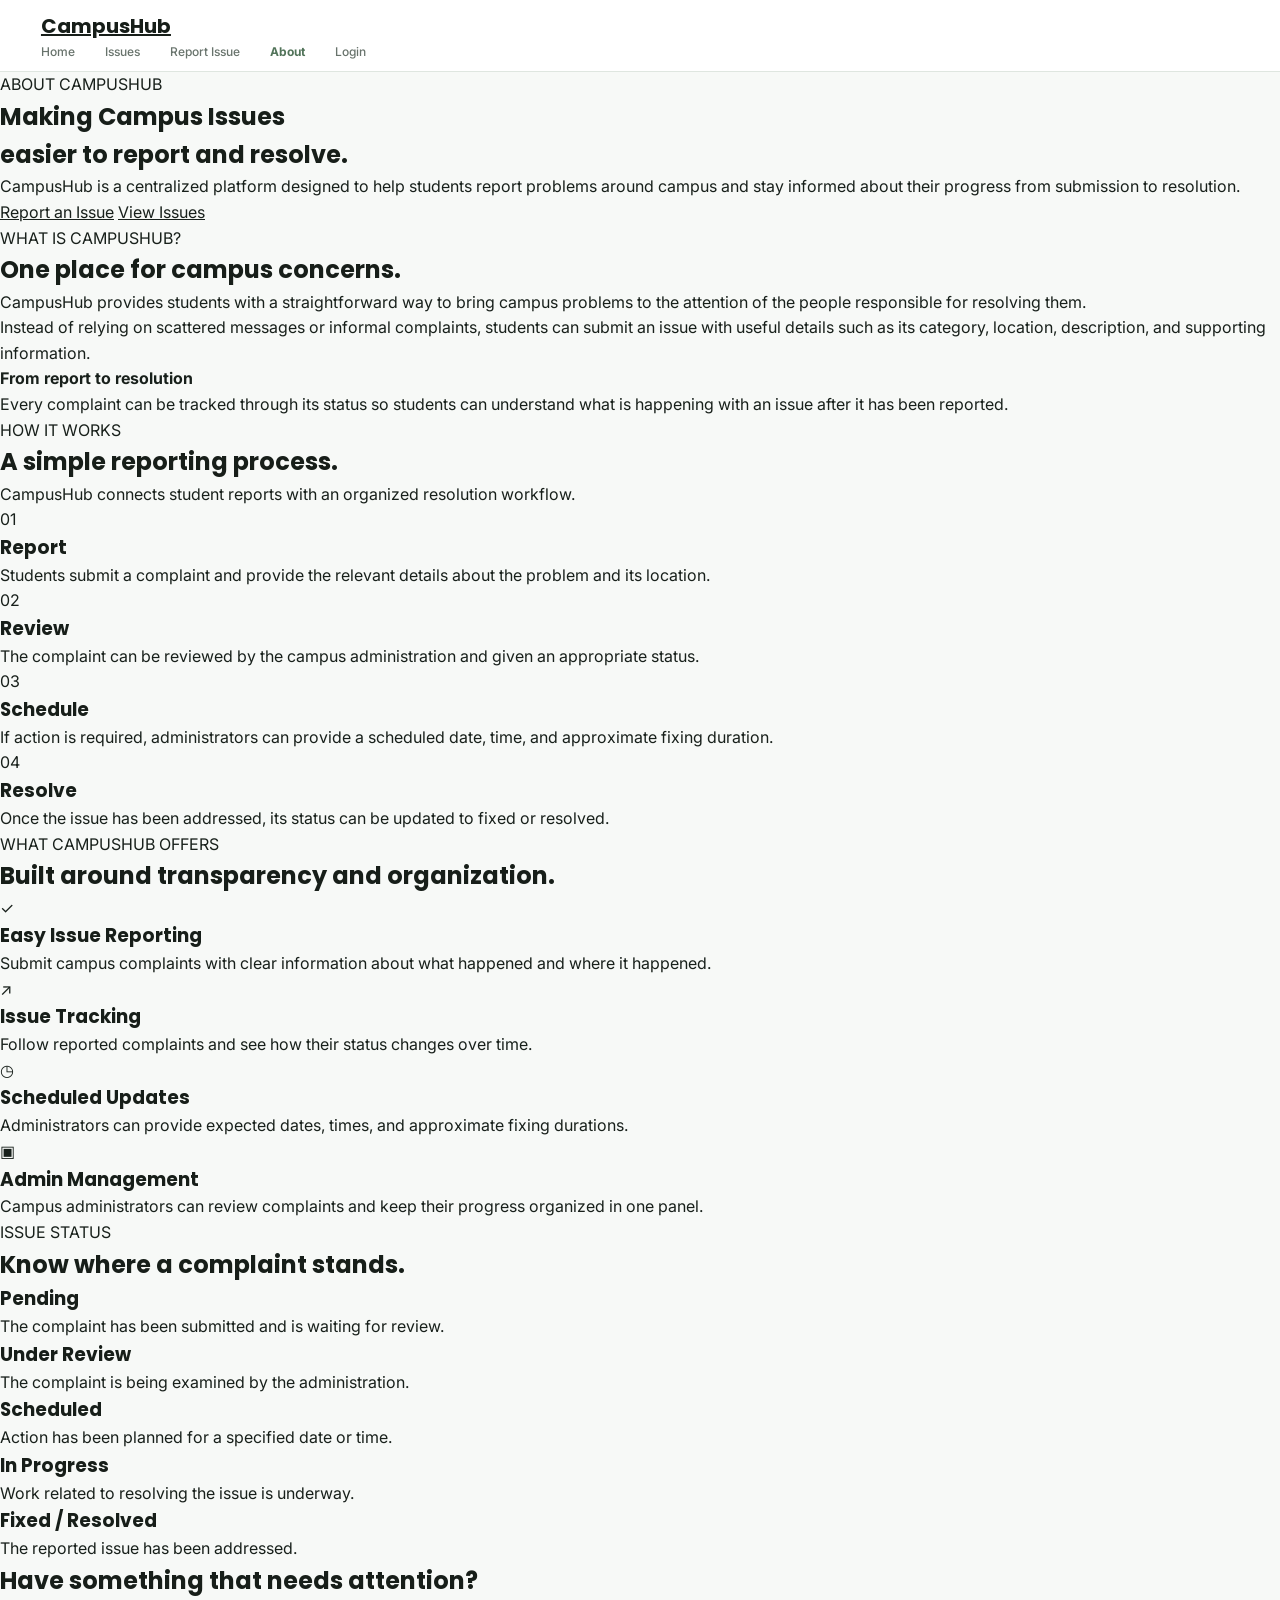
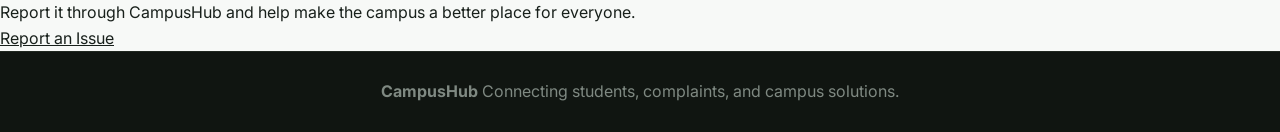
==== about.html @ 3c009d76 "Add files via upload" ====
<!DOCTYPE html>
<html lang="en">
<head>
    <meta charset="UTF-8">
    <meta name="viewport" content="width=device-width, initial-scale=1.0">
    <title>About - CampusHub</title>
    <link rel="stylesheet" href="style.css">
</head>
<body class="about-page">

    <!-- Navigation -->
    <nav class="navbar">
        <div class="nav-container">
            <a href="index(1).html" class="logo">CampusHub</a>

            <div class="nav-links">
                <a href="index(1).html">Home</a>
                <a href="issues(1).html">Issues</a>
                <a href="report(1).html">Report Issue</a>
                <a href="about.html" class="active">About</a>
                <a href="login.html" class="nav-login">Login</a>
            </div>
        </div>
    </nav>

    <main>

        <!-- Hero -->
        <section class="about-hero">
            <div class="about-container">
                <span class="about-badge">ABOUT CAMPUSHUB</span>
                <h1>Making Campus Issues<br><span>easier to report and resolve.</span></h1>
                <p>
                    CampusHub is a centralized platform designed to help students
                    report problems around campus and stay informed about their
                    progress from submission to resolution.
                </p>

                <div class="about-actions">
                    <a href="report(1).html" class="about-primary-btn">Report an Issue</a>
                    <a href="issues(1).html" class="about-secondary-btn">View Issues</a>
                </div>
            </div>
        </section>

        <!-- What is CampusHub -->
        <section class="about-section">
            <div class="about-container">
                <div class="about-section-heading">
                    <span>WHAT IS CAMPUSHUB?</span>
                    <h2>One place for campus concerns.</h2>
                </div>

                <div class="about-intro-grid">
                    <div>
                        <p>
                            CampusHub provides students with a straightforward way
                            to bring campus problems to the attention of the people
                            responsible for resolving them.
                        </p>
                        <p>
                            Instead of relying on scattered messages or informal
                            complaints, students can submit an issue with useful
                            details such as its category, location, description,
                            and supporting information.
                        </p>
                    </div>

                    <div class="about-highlight">
                        <strong>From report to resolution</strong>
                        <p>
                            Every complaint can be tracked through its status so
                            students can understand what is happening with an issue
                            after it has been reported.
                        </p>
                    </div>
                </div>
            </div>
        </section>

        <!-- How it works -->
        <section class="about-section about-section-alt">
            <div class="about-container">
                <div class="about-section-heading centered">
                    <span>HOW IT WORKS</span>
                    <h2>A simple reporting process.</h2>
                    <p>
                        CampusHub connects student reports with an organized
                        resolution workflow.
                    </p>
                </div>

                <div class="about-steps">
                    <article class="about-step">
                        <div class="about-step-number">01</div>
                        <h3>Report</h3>
                        <p>
                            Students submit a complaint and provide the relevant
                            details about the problem and its location.
                        </p>
                    </article>

                    <article class="about-step">
                        <div class="about-step-number">02</div>
                        <h3>Review</h3>
                        <p>
                            The complaint can be reviewed by the campus
                            administration and given an appropriate status.
                        </p>
                    </article>

                    <article class="about-step">
                        <div class="about-step-number">03</div>
                        <h3>Schedule</h3>
                        <p>
                            If action is required, administrators can provide a
                            scheduled date, time, and approximate fixing duration.
                        </p>
                    </article>

                    <article class="about-step">
                        <div class="about-step-number">04</div>
                        <h3>Resolve</h3>
                        <p>
                            Once the issue has been addressed, its status can be
                            updated to fixed or resolved.
                        </p>
                    </article>
                </div>
            </div>
        </section>

        <!-- Features -->
        <section class="about-section">
            <div class="about-container">
                <div class="about-section-heading">
                    <span>WHAT CAMPUSHUB OFFERS</span>
                    <h2>Built around transparency and organization.</h2>
                </div>

                <div class="about-features">
                    <div class="about-feature">
                        <div class="about-feature-icon">✓</div>
                        <div>
                            <h3>Easy Issue Reporting</h3>
                            <p>
                                Submit campus complaints with clear information
                                about what happened and where it happened.
                            </p>
                        </div>
                    </div>

                    <div class="about-feature">
                        <div class="about-feature-icon">↗</div>
                        <div>
                            <h3>Issue Tracking</h3>
                            <p>
                                Follow reported complaints and see how their
                                status changes over time.
                            </p>
                        </div>
                    </div>

                    <div class="about-feature">
                        <div class="about-feature-icon">◷</div>
                        <div>
                            <h3>Scheduled Updates</h3>
                            <p>
                                Administrators can provide expected dates, times,
                                and approximate fixing durations.
                            </p>
                        </div>
                    </div>

                    <div class="about-feature">
                        <div class="about-feature-icon">▣</div>
                        <div>
                            <h3>Admin Management</h3>
                            <p>
                                Campus administrators can review complaints and
                                keep their progress organized in one panel.
                            </p>
                        </div>
                    </div>
                </div>
            </div>
        </section>

        <!-- Status explanation -->
        <section class="about-section about-section-alt">
            <div class="about-container">
                <div class="about-section-heading centered">
                    <span>ISSUE STATUS</span>
                    <h2>Know where a complaint stands.</h2>
                </div>

                <div class="about-status-grid">
                    <div class="about-status-card">
                        <span class="status-dot pending"></span>
                        <h3>Pending</h3>
                        <p>The complaint has been submitted and is waiting for review.</p>
                    </div>

                    <div class="about-status-card">
                        <span class="status-dot review"></span>
                        <h3>Under Review</h3>
                        <p>The complaint is being examined by the administration.</p>
                    </div>

                    <div class="about-status-card">
                        <span class="status-dot scheduled"></span>
                        <h3>Scheduled</h3>
                        <p>Action has been planned for a specified date or time.</p>
                    </div>

                    <div class="about-status-card">
                        <span class="status-dot progress"></span>
                        <h3>In Progress</h3>
                        <p>Work related to resolving the issue is underway.</p>
                    </div>

                    <div class="about-status-card">
                        <span class="status-dot resolved"></span>
                        <h3>Fixed / Resolved</h3>
                        <p>The reported issue has been addressed.</p>
                    </div>
                </div>
            </div>
        </section>

        <!-- Closing CTA -->
        <section class="about-cta">
            <div class="about-container">
                <h2>Have something that needs attention?</h2>
                <p>
                    Report it through CampusHub and help make the campus a better
                    place for everyone.
                </p>
                <a href="report(1).html" class="about-primary-btn">Report an Issue</a>
            </div>
        </section>

    </main>

    <footer class="about-footer">
        <div class="about-container">
            <strong>CampusHub</strong>
            <span>Connecting students, complaints, and campus solutions.</span>
        </div>
    </footer>

</body>
</html>
---- style.css ----
/* =========================================================
   CAMPUSHUB
   CLEAN MASTER STYLESHEET
   ========================================================= */


/* =========================================================
   IMPORTS
   ========================================================= */

@import url('https://fonts.googleapis.com/css2?family=Inter:wght@400;500;600;700&family=Poppins:wght@500;600;700&display=swap');


/* =========================================================
   RESET
   ========================================================= */

* {
    margin: 0;
    padding: 0;
    box-sizing: border-box;
}

html {
    scroll-behavior: smooth;
}

body {
    font-family: "Inter", sans-serif;
    background: #f7f9f7;
    color: #18201b;
    line-height: 1.6;
}

a {
    color: inherit;
}

button,
input,
textarea,
select {
    font-family: inherit;
}


/* =========================================================
   VARIABLES
   ========================================================= */

:root {
    --green: #52745a;
    --green-dark: #3f5f47;
    --green-light: #e8f0e9;

    --black: #171e19;
    --dark: #202922;

    --text: #3d4941;
    --muted: #758079;

    --white: #ffffff;
    --background: #f7f9f7;

    --border: #dfe6e0;

    --yellow: #a47d28;
    --yellow-light: #f6f0df;

    --blue: #5c7180;
    --blue-light: #edf2f4;

    --shadow-small: 0 3px 12px rgba(20, 35, 24, 0.05);
    --shadow: 0 10px 30px rgba(20, 35, 24, 0.08);
}


/* =========================================================
   GLOBAL TYPOGRAPHY
   ========================================================= */

h1,
h2,
h3,
h4 {
    font-family: "Poppins", sans-serif;
    color: var(--black);
}

.small-title {
    color: var(--green);
    font-size: 10px;
    font-weight: 700;
    letter-spacing: 1.8px;
    text-transform: uppercase;
    margin-bottom: 12px;
}

.section-label {
    color: var(--green);
    font-size: 10px;
    font-weight: 700;
    letter-spacing: 1.7px;
    text-transform: uppercase;
    margin-bottom: 11px;
}


/* =========================================================
   NAVBAR
   SAME SPACING ON HOME / ISSUES / REPORT
   ========================================================= */


/* -------------------------
   HOME NAVBAR
   ------------------------- */

.navbar {
    height: 72px;
    width: 100%;

    background: rgba(255, 255, 255, 0.97);

    border-bottom: 1px solid var(--border);

    display: flex;
    align-items: center;
    justify-content: space-between;

    /*
       IMPORTANT:
       Same horizontal spacing system as
       header nav on Issues / Report.
    */
    padding-left: max(32px, 3.2vw);
    padding-right: max(32px, 3.2vw);

    position: sticky;
    top: 0;
    z-index: 1000;

    backdrop-filter: blur(10px);
}


.logo {
    font-family: "Poppins", sans-serif;

    font-size: 20px;
    font-weight: 700;

    color: var(--black);

    white-space: nowrap;
}


.nav-links {
    display: flex;
    align-items: center;

    gap: 30px;
}


.nav-links a {
    text-decoration: none;

    color: #68736c;

    font-size: 12px;
    font-weight: 500;

    transition: 0.2s ease;
}


.nav-links a:hover {
    color: var(--green);
}


.nav-links a.active {
    color: var(--green);
    font-weight: 700;
}


.nav-links .login-button {
    background: var(--black);
    color: white;

    padding: 9px 17px;

    border-radius: 6px;
}


.nav-links .login-button:hover {
    background: var(--green);
    color: white;
}


/* -------------------------
   ISSUES / REPORT NAVBAR
   ------------------------- */

header:not(.navbar) {
    width: 100%;

    background: rgba(255, 255, 255, 0.97);

    border-bottom: 1px solid var(--border);

    position: sticky;
    top: 0;

    z-index: 1000;

    backdrop-filter: blur(10px);
}


header:not(.navbar) nav {
    width: 100%;

    height: 72px;

    /*
       Same horizontal spacing as Home navbar.
    */
    padding-left: max(32px, 3.2vw);
    padding-right: max(32px, 3.2vw);

    margin: 0;

    display: flex;
    align-items: center;
    justify-content: space-between;
}


header:not(.navbar) nav h1 {
    font-family: "Poppins", sans-serif;

    font-size: 20px;
    font-weight: 700;

    color: var(--black);

    white-space: nowrap;
}


header:not(.navbar) nav > div {
    display: flex;
    align-items: center;

    gap: 30px;
}


header:not(.navbar) nav a {
    text-decoration: none;

    color: #68736c;

    font-size: 12px;
    font-weight: 500;

    transition: 0.2s ease;
}


header:not(.navbar) nav a:hover {
    color: var(--green);
}


/* Login button */

header:not(.navbar) nav a:last-child {
    background: var(--black);

    color: white;

    padding: 9px 17px;

    border-radius: 6px;
}


header:not(.navbar) nav a:last-child:hover {
    background: var(--green);

    color: white;
}


/* =========================================================
   BUTTONS
   ========================================================= */

.primary-button {
    display: inline-flex;

    align-items: center;
    justify-content: center;

    background: var(--black);
    color: white;

    padding: 12px 19px;

    border: 1px solid var(--black);
    border-radius: 6px;

    text-decoration: none;

    font-size: 12px;
    font-weight: 600;

    transition: 0.2s ease;
}


.primary-button:hover {
    background: var(--green);
    border-color: var(--green);

    transform: translateY(-2px);
}


.secondary-button {
    display: inline-flex;

    align-items: center;
    justify-content: center;

    background: white;
    color: var(--black);

    padding: 12px 19px;

    border: 1px solid #d3dbd4;
    border-radius: 6px;

    text-decoration: none;

    font-size: 12px;
    font-weight: 600;

    transition: 0.2s ease;
}


.secondary-button:hover {
    border-color: var(--green);
    color: var(--green);

    transform: translateY(-2px);
}


.primary-btn {
    display: inline-flex;

    align-items: center;
    justify-content: center;

    background: var(--black);
    color: white;

    border: 1px solid var(--black);
    border-radius: 6px;

    padding: 10px 16px;

    text-decoration: none;

    font-size: 11px;
    font-weight: 600;

    cursor: pointer;

    white-space: nowrap;

    transition: 0.2s ease;
}


.primary-btn:hover {
    background: var(--green);
    border-color: var(--green);

    transform: translateY(-2px);
}


.primary-btn:active {
    transform: translateY(0);
}


/* =========================================================
   HOME PAGE
   HERO
   ========================================================= */

.hero {
    min-height: 560px;

    background:
        radial-gradient(
            circle at 80% 30%,
            rgba(82, 116, 90, 0.10),
            transparent 30%
        ),
        #e9f0ea;

    padding: 95px 7%;

    display: flex;
    align-items: center;
    justify-content: space-between;

    position: relative;
    overflow: hidden;
}


.hero::after {
    content: "";

    position: absolute;

    width: 350px;
    height: 350px;

    border-radius: 50%;

    border: 1px solid rgba(82, 116, 90, 0.12);

    right: -120px;
    bottom: -150px;
}


.hero-content {
    max-width: 670px;

    position: relative;
    z-index: 2;
}


.hero h1 {
    font-size: 56px;

    line-height: 1.08;

    letter-spacing: -1.8px;

    margin-bottom: 22px;
}


.hero h1 span {
    color: var(--green);
}


.hero-text {
    max-width: 560px;

    color: #647168;

    font-size: 14px;

    line-height: 1.8;

    margin-bottom: 28px;
}


.hero-buttons {
    display: flex;

    align-items: center;

    gap: 10px;
}


/* =========================================================
   HOME PAGE
   INTRO
   ========================================================= */

.intro {
    background: white;

    text-align: center;

    padding: 90px 25px 45px;
}


.intro h2 {
    font-size: 34px;

    line-height: 1.25;

    letter-spacing: -0.7px;

    margin-bottom: 15px;
}


.intro > p:last-child {
    max-width: 620px;

    margin: auto;

    color: var(--muted);

    font-size: 13px;
}


/* =========================================================
   HOME PAGE
   FEATURES
   ========================================================= */

.features {
    max-width: 1200px;

    margin: auto;

    background: white;

    padding: 30px 7% 90px;

    display: grid;

    grid-template-columns: repeat(4, 1fr);

    gap: 16px;
}


.feature-card {
    background: #f8faf8;

    border: 1px solid #e3e9e4;

    border-radius: 9px;

    padding: 27px;

    transition:
        transform 0.2s ease,
        box-shadow 0.2s ease,
        border-color 0.2s ease;
}


.feature-card:hover {
    transform: translateY(-5px);

    border-color: #cbd8cd;

    box-shadow: var(--shadow);
}


.feature-icon {
    width: 42px;
    height: 42px;

    display: flex;
    align-items: center;
    justify-content: center;

    background: var(--green-light);

    border-radius: 8px;

    font-size: 20px;

    margin-bottom: 18px;
}


.feature-card h3 {
    font-size: 16px;

    margin-bottom: 7px;
}


.feature-card p {
    color: var(--muted);

    font-size: 11px;

    line-height: 1.7;
}


/* =========================================================
   HOME PAGE
   HOW IT WORKS
   ========================================================= */

.how-it-works {
    background: var(--background);

    padding: 90px 7%;
}


.how-it-works .section-heading {
    text-align: center;
}


.how-it-works .section-heading h2 {
    font-size: 34px;

    letter-spacing: -0.7px;
}


.steps {
    max-width: 1100px;

    margin: 48px auto 0;

    display: grid;

    grid-template-columns: repeat(4, 1fr);

    gap: 16px;
}


.step {
    background: white;

    border: 1px solid var(--border);

    border-radius: 9px;

    padding: 27px;

    min-height: 190px;

    position: relative;

    transition: 0.2s ease;
}


.step:hover {
    transform: translateY(-4px);

    box-shadow: var(--shadow);

    border-color: #ccd8ce;
}


.step-number {
    font-family: "Poppins", sans-serif;

    color: #d5dfd7;

    font-size: 27px;

    font-weight: 700;

    margin-bottom: 17px;
}


.step h3 {
    font-size: 16px;

    margin-bottom: 7px;
}


.step p {
    color: var(--muted);

    font-size: 11px;

    line-height: 1.7;
}


/* =========================================================
   HOME PAGE
   TRANSPARENCY
   ========================================================= */

.transparency {
    background: white;

    padding: 95px 7%;

    display: flex;

    justify-content: center;
    align-items: center;

    gap: 90px;
}


.transparency-heading {
    max-width: 470px;
}


.transparency-heading h2 {
    font-size: 35px;

    line-height: 1.25;

    letter-spacing: -0.8px;

    margin-bottom: 14px;
}


.transparency-heading > p:last-child {
    color: var(--muted);

    font-size: 13px;

    line-height: 1.8;
}


/* =========================================================
   HOME PAGE
   ISSUE PREVIEW
   ========================================================= */

.issue-preview {
    width: 460px;

    background: #fafcfa;

    border: 1px solid var(--border);

    border-radius: 10px;

    padding: 27px;

    box-shadow: var(--shadow);
}


.issue-preview-header {
    display: flex;

    justify-content: space-between;
    align-items: flex-start;

    gap: 20px;

    margin-bottom: 27px;
}


.issue-number {
    color: var(--green);

    font-size: 9px;

    font-weight: 700;

    letter-spacing: 1.2px;
}


.issue-preview-header h3 {
    font-size: 16px;

    line-height: 1.35;

    margin: 5px 0;
}


.issue-preview-header p {
    color: #89938d;

    font-size: 10px;
}


/* =========================================================
   STATUS
   ========================================================= */

.status {
    display: inline-flex;

    align-items: center;
    justify-content: center;

    padding: 5px 10px;

    border-radius: 5px;

    font-size: 9px;

    font-weight: 600;

    white-space: nowrap;
}


.status.pending {
    background: #f1f1ec;
    color: #7c775f;
}


.status.review {
    background: var(--blue-light);
    color: var(--blue);
}


.status.scheduled {
    background: var(--yellow-light);
    color: var(--yellow);
}


.status.progress {
    background: var(--green-light);
    color: var(--green-dark);
}


.status.resolved {
    background: #e3eee5;
    color: #47704e;
}


/* =========================================================
   HOME TIMELINE
   ========================================================= */

.transparency .timeline {
    border-left: 1px solid #d8e1d9;

    padding-left: 23px;

    margin-left: 6px;
}


.transparency .timeline-item {
    position: relative;

    display: flex;

    margin-bottom: 25px;
}


.transparency .timeline-item:last-child {
    margin-bottom: 0;
}


.transparency .timeline-dot {
    position: absolute;

    left: -29px;
    top: 2px;

    width: 12px;
    height: 12px;

    border-radius: 50%;

    background: #dce2dd;

    display: flex;

    align-items: center;
    justify-content: center;

    color: white;

    font-size: 7px;

    border: 2px solid white;
}


.transparency .timeline-item.completed .timeline-dot {
    background: var(--green);
}


.transparency .timeline-item.active .timeline-dot {
    background: var(--black);

    box-shadow:
        0 0 0 4px #e4ebe5;
}


.transparency .timeline-item h4 {
    font-size: 11px;

    margin-bottom: 2px;
}


.transparency .timeline-item p {
    color: #919a94;

    font-size: 9px;

    line-height: 1.5;
}


/* =========================================================
   HOME STATISTICS
   ========================================================= */

.stats {
    background: var(--background);

    padding: 38px 7%;

    display: grid;

    grid-template-columns: repeat(4, 1fr);
}


.stat-card {
    text-align: center;

    padding: 18px;

    border-right: 1px solid #dce2dd;
}


.stat-card:last-child {
    border-right: none;
}


.stat-card h2 {
    color: var(--green);

    font-size: 31px;

    line-height: 1.2;
}


.stat-card p {
    color: var(--muted);

    font-size: 10px;

    margin-top: 5px;
}


/* =========================================================
   HOME CTA
   ========================================================= */

.cta {
    background: var(--black);

    color: white;

    padding: 65px 7%;

    display: flex;

    align-items: center;

    justify-content: space-between;

    gap: 30px;
}


.cta .small-title {
    color: #a7c2ac;
}


.cta h2 {
    color: white;

    font-size: 30px;

    line-height: 1.25;

    margin-bottom: 7px;
}


.cta p:not(.small-title) {
    color: #adb7b0;

    font-size: 12px;
}


.cta .primary-button {
    background: white;

    color: var(--black);

    border-color: white;

    white-space: nowrap;
}


.cta .primary-button:hover {
    background: var(--green-light);

    border-color: var(--green-light);

    color: var(--black);
}


/* =========================================================
   ISSUES PAGE
   HERO
   ========================================================= */

.issues-hero {
    background:
        radial-gradient(
            circle at 85% 30%,
            rgba(82, 116, 90, 0.10),
            transparent 30%
        ),
        #e8f0e9;

    border-bottom: 1px solid #d8e2da;

    padding: 82px 7%;
}


.issues-hero-content {
    max-width: 1120px;

    margin: auto;
}


.issues-hero h2 {
    max-width: 720px;

    font-size: 46px;

    line-height: 1.12;

    letter-spacing: -1.5px;

    margin-bottom: 17px;
}


.issues-hero-content > p:last-child {
    max-width: 590px;

    color: #657169;

    font-size: 14px;

    line-height: 1.8;
}


/* =========================================================
   ISSUES PAGE
   SUMMARY
   ========================================================= */

.issue-summary {
    max-width: 1120px;

    margin: -30px auto 0;

    position: relative;

    z-index: 2;

    background: white;

    border: 1px solid var(--border);

    border-radius: 10px;

    box-shadow: var(--shadow);

    display: grid;

    grid-template-columns: repeat(5, 1fr);

    overflow: hidden;
}


.summary-box {
    min-height: 110px;

    padding: 22px;

    display: flex;

    flex-direction: column;

    justify-content: center;

    border-right: 1px solid var(--border);

    transition: 0.2s ease;
}


.summary-box:last-child {
    border-right: none;
}


.summary-box:hover {
    background: #fbfcfb;
}


.summary-box h3 {
    font-size: 29px;

    line-height: 1.1;

    margin-bottom: 5px;
}


.summary-box p {
    color: var(--muted);

    font-size: 10px;

    font-weight: 500;
}


/* =========================================================
   ISSUES PAGE
   SEARCH + FILTER
   ========================================================= */

.issues-controls {
    max-width: 1120px;

    margin: auto;

    padding: 45px 0 28px;
}


.search-box {
    max-width: 620px;

    position: relative;

    margin-bottom: 18px;
}


.search-box::before {
    content: "⌕";

    position: absolute;

    left: 15px;
    top: 50%;

    transform: translateY(-52%);

    color: #89938d;

    font-size: 19px;

    pointer-events: none;
}


.search-box input {
    width: 100%;

    height: 46px;

    padding: 0 16px 0 43px;

    background: white;

    border: 1px solid var(--border);

    border-radius: 7px;

    outline: none;

    color: var(--text);

    font-size: 12px;

    box-shadow: var(--shadow-small);

    transition: 0.2s ease;
}


.search-box input::placeholder {
    color: #9ba49e;
}


.search-box input:focus {
    border-color: #8da692;

    box-shadow:
        0 0 0 3px rgba(82, 116, 90, 0.08);
}


.issue-filters {
    display: flex;

    flex-wrap: wrap;

    gap: 8px;
}


.filter-btn {
    background: white;

    border: 1px solid var(--border);

    color: #69746d;

    padding: 8px 14px;

    border-radius: 5px;

    font-size: 10px;

    font-weight: 600;

    cursor: pointer;

    transition: 0.2s ease;
}


.filter-btn:hover {
    border-color: #a9b9ad;

    color: var(--green);
}


.filter-btn.active {
    background: var(--black);

    border-color: var(--black);

    color: white;
}


/* =========================================================
   ISSUES PAGE
   SECTION HEADING
   ========================================================= */

.issues-section {
    max-width: 1120px;

    margin: auto;

    padding: 18px 0 90px;
}


.issues-section .section-heading {
    display: flex;

    justify-content: space-between;

    align-items: flex-end;

    gap: 20px;

    margin-bottom: 23px;

    text-align: left;
}


.issues-section .section-heading h2 {
    font-size: 30px;

    line-height: 1.2;

    letter-spacing: -0.5px;
}


/* =========================================================
   ISSUES GRID
   ========================================================= */

.issues-grid {
    display: grid;

    grid-template-columns: repeat(2, minmax(0, 1fr));

    gap: 18px;
}


/* =========================================================
   ISSUE CARD
   ========================================================= */

.issue-card {
    background: white;

    border: 1px solid var(--border);

    border-radius: 9px;

    padding: 24px;

    box-shadow: var(--shadow-small);

    transition:
        transform 0.2s ease,
        box-shadow 0.2s ease,
        border-color 0.2s ease;
}


.issue-card:hover {
    transform: translateY(-3px);

    border-color: #cbd8cd;

    box-shadow: var(--shadow);
}


.issue-card-top,
.issue-card-header {
    display: flex;

    justify-content: space-between;

    align-items: center;

    gap: 15px;

    margin-bottom: 15px;
}


.issue-card h3 {
    font-size: 18px;

    line-height: 1.35;

    margin-bottom: 5px;
}


.issue-location {
    color: #7c8780;

    font-size: 10px;

    margin-bottom: 15px;
}


.issue-card .issue-description,
.issue-description {
    color: #59645d;

    font-size: 12px;

    line-height: 1.7;

    margin-bottom: 18px;
}


/* =========================================================
   ISSUE META
   ========================================================= */

.issue-meta {
    display: flex;

    flex-wrap: wrap;

    gap: 18px;

    padding: 13px 0;

    border-top: 1px solid #edf0ed;

    border-bottom: 1px solid #edf0ed;

    margin-bottom: 22px;
}


.issue-meta span {
    color: #89938d;

    font-size: 10px;
}


.issue-meta strong {
    color: #4a554e;

    font-weight: 600;
}


.issue-category {
    color: var(--green-dark);

    background: var(--green-light);

    padding: 4px 9px;

    border-radius: 5px;

    font-size: 9px;
}


/* =========================================================
   ISSUE TIMELINE
   ========================================================= */

.issue-card .timeline {
    border-left: 1px solid #d8e1d9;

    padding-left: 23px;

    margin-left: 6px;

    margin-top: 20px;
}


.issue-card .timeline-item {
    position: relative;

    display: flex;

    margin-bottom: 22px;
}


.issue-card .timeline-item:last-child {
    margin-bottom: 0;
}


.issue-card .timeline-dot {
    position: absolute;

    left: -29px;
    top: 2px;

    width: 12px;
    height: 12px;

    border-radius: 50%;

    background: #dce2dd;

    border: 2px solid white;
}


.issue-card .timeline-item.completed .timeline-dot,
.issue-card .timeline-item.active .timeline-dot {
    background: var(--green);
}


.issue-card .timeline-item h4 {
    font-size: 10px;

    margin-bottom: 2px;
}


.issue-card .timeline-item p {
    color: #919a94;

    font-size: 9px;

    line-height: 1.5;
}


/* =========================================================
   LATEST UPDATE
   ========================================================= */

.issue-latest-update {
    background: #f7f9f7;

    border-left: 3px solid var(--green);

    border-radius: 5px;

    padding: 12px 14px;

    margin-top: 20px;
}


.issue-latest-update strong {
    display: block;

    color: #4c5b50;

    font-size: 9px;

    text-transform: uppercase;

    letter-spacing: 0.7px;

    margin-bottom: 3px;
}


.issue-latest-update p {
    color: #69736c;

    font-size: 10px;

    line-height: 1.55;
}


/* =========================================================
   NO RESULTS
   ========================================================= */

.no-results {
    background: white;

    border: 1px solid var(--border);

    border-radius: 9px;

    padding: 75px 25px;

    text-align: center;

    display: none;
}


.no-results h3 {
    font-size: 20px;

    margin-bottom: 7px;
}


.no-results p {
    color: var(--muted);

    font-size: 12px;

    margin-bottom: 20px;
}


/* =========================================================
   ISSUES CTA
   ========================================================= */

.issues-cta {
    background: var(--black);

    color: white;

    padding: 68px 7%;

    display: flex;

    align-items: center;

    justify-content: space-between;

    gap: 35px;
}


.issues-cta .section-label {
    color: #a7c2ac;
}


.issues-cta h2 {
    color: white;

    font-size: 31px;

    line-height: 1.25;

    margin-bottom: 8px;
}


.issues-cta p:not(.section-label) {
    color: #adb6af;

    font-size: 12px;
}


.issues-cta .primary-btn {
    background: white;

    color: var(--black);

    border-color: white;
}


.issues-cta .primary-btn:hover {
    background: var(--green-light);

    border-color: var(--green-light);

    color: var(--black);
}


/* =========================================================
   REPORT PAGE
   ========================================================= */

.report-section {
    min-height: 600px;

    padding: 70px 25px 90px;

    background: var(--background);
}


.report-container {
    max-width: 720px;

    margin: auto;
}


.report-container .section-heading {
    margin-bottom: 28px;

    text-align: left;
}


.report-container .section-heading h2 {
    font-size: 30px;

    line-height: 1.2;

    letter-spacing: -0.5px;
}


/* =========================================================
   REPORT FORM
   ========================================================= */

#reportForm {
    background: white;

    border: 1px solid var(--border);

    border-radius: 11px;

    padding: 34px;

    box-shadow: var(--shadow-small);
}


.form-group {
    margin-bottom: 23px;
}


.form-group:last-of-type {
    margin-bottom: 25px;
}


.form-group label {
    display: block;

    color: #3f4b43;

    font-size: 11px;

    font-weight: 600;

    margin-bottom: 8px;
}


.form-group input,
.form-group select,
.form-group textarea {
    width: 100%;

    background: #ffffff;

    border: 1px solid #d8dfd9;

    border-radius: 7px;

    padding: 12px 13px;

    color: var(--text);

    font-size: 12px;

    outline: none;

    transition:
        border-color 0.2s ease,
        box-shadow 0.2s ease,
        background 0.2s ease;
}


.form-group input {
    height: 45px;
}


.form-group select {
    height: 45px;

    cursor: pointer;
}


.form-group textarea {
    min-height: 145px;

    resize: vertical;

    line-height: 1.7;
}


.form-group input::placeholder,
.form-group textarea::placeholder {
    color: #a0a8a2;
}


.form-group input:focus,
.form-group select:focus,
.form-group textarea:focus {
    border-color: #88a08d;

    background: #fcfdfc;

    box-shadow:
        0 0 0 3px rgba(82, 116, 90, 0.08);
}


#reportForm .primary-btn {
    width: 100%;

    min-height: 45px;
}


/* =========================================================
   REPORT SUCCESS
   ========================================================= */

.report-success {
    background: white;

    border: 1px solid #d7e4d9;

    border-radius: 11px;

    padding: 45px 35px;

    text-align: center;

    box-shadow: var(--shadow);
}


.report-success h3 {
    color: var(--green-dark);

    font-size: 24px;

    margin-bottom: 9px;
}


.report-success p {
    max-width: 430px;

    margin: 0 auto 25px;

    color: var(--muted);

    font-size: 12px;

    line-height: 1.7;
}


/* =========================================================
   FOOTER
   ========================================================= */

footer {
    background: #101511;

    color: #7f8982;

    text-align: center;

    padding: 27px 20px;

    border-top: 1px solid #202720;
}


footer p {
    font-size: 10px;
}


.footer-logo {
    font-family: "Poppins", sans-serif;

    color: white;

    font-size: 16px;

    font-weight: 600;

    margin-bottom: 5px;
}


.footer-links {
    display: flex;

    justify-content: center;

    gap: 22px;

    margin: 17px 0;
}


.footer-links a {
    text-decoration: none;

    color: #7f8982;

    font-size: 10px;

    transition: 0.2s ease;
}


.footer-links a:hover {
    color: white;
}


.copyright {
    color: #59635c;

    padding-top: 15px;

    border-top: 1px solid #202720;

    max-width: 600px;

    margin: auto;
}


/* =========================================================
   RESPONSIVE
   ========================================================= */

@media (max-width: 1050px) {

    .features {
        grid-template-columns: repeat(2, 1fr);
    }

    .steps {
        grid-template-columns: repeat(2, 1fr);
    }

    .transparency {
        gap: 50px;
    }

    .issue-summary {
        margin-left: 25px;
        margin-right: 25px;
    }

    .issues-controls,
    .issues-section {
        margin-left: 25px;
        margin-right: 25px;
    }
}


/* =========================================================
   TABLET
   ========================================================= */

@media (max-width: 800px) {

    /* NAVBAR */

    .navbar {
        height: auto;

        padding: 16px 25px;

        flex-direction: column;

        gap: 14px;
    }


    .nav-links {
        gap: 18px;

        flex-wrap: wrap;

        justify-content: center;
    }


    header:not(.navbar) nav {
        height: auto;

        padding: 15px 25px;

        flex-direction: column;

        gap: 13px;
    }


    header:not(.navbar) nav > div {
        gap: 18px;

        flex-wrap: wrap;

        justify-content: center;
    }


    /* HOME */

    .hero {
        min-height: auto;

        padding: 75px 25px;
    }


    .hero h1 {
        font-size: 43px;
    }


    .transparency {
        flex-direction: column;

        align-items: flex-start;

        padding: 75px 25px;
    }


    .issue-preview {
        width: 100%;

        max-width: 500px;
    }


    .cta {
        padding: 55px 25px;

        flex-direction: column;

        align-items: flex-start;
    }


    /* ISSUES */

    .issues-hero {
        padding: 65px 25px;
    }


    .issues-hero h2 {
        font-size: 40px;
    }


    .issue-summary {
        grid-template-columns: repeat(3, 1fr);

        margin-left: 25px;
        margin-right: 25px;
    }


    .summary-box:nth-child(3) {
        border-right: none;
    }


    .issues-grid {
        grid-template-columns: 1fr;
    }


    .issues-cta {
        padding: 55px 25px;

        flex-direction: column;

        align-items: flex-start;
    }


    /* REPORT */

    .report-section {
        padding: 55px 20px 70px;
    }


    #reportForm {
        padding: 27px;
    }
}


/* =========================================================
   MOBILE
   ========================================================= */

@media (max-width: 600px) {

    /* NAVBAR */

    .navbar {
        padding: 15px 20px;
    }


    .nav-links {
        gap: 12px;
    }


    .nav-links a {
        font-size: 11px;
    }


    .logo {
        font-size: 18px;
    }


    header:not(.navbar) nav {
        padding: 15px 20px;
    }


    header:not(.navbar) nav h1 {
        font-size: 18px;
    }


    header:not(.navbar) nav > div {
        gap: 11px;
    }


    header:not(.navbar) nav a {
        font-size: 10px;
    }


    header:not(.navbar) nav a:last-child {
        padding: 8px 13px;
    }


    /* HOME */

    .hero {
        padding: 65px 22px;
    }


    .hero h1 {
        font-size: 36px;

        letter-spacing: -1px;
    }


    .hero-text {
        font-size: 13px;
    }


    .hero-buttons {
        flex-direction: column;

        align-items: stretch;

        max-width: 260px;
    }


    .hero-buttons a {
        width: 100%;
    }


    .intro {
        padding: 70px 22px 35px;
    }


    .intro h2 {
        font-size: 28px;
    }


    .features {
        grid-template-columns: 1fr;

        padding: 25px 22px 70px;
    }


    .how-it-works {
        padding: 70px 22px;
    }


    .how-it-works .section-heading h2 {
        font-size: 28px;
    }


    .steps {
        grid-template-columns: 1fr;

        margin-top: 35px;
    }


    .transparency-heading h2 {
        font-size: 29px;
    }


    .stats {
        grid-template-columns: repeat(2, 1fr);

        padding: 25px 15px;
    }


    .stat-card {
        border-right: none;

        border-bottom: 1px solid #dce2dd;
    }


    .stat-card:nth-child(3),
    .stat-card:nth-child(4) {
        border-bottom: none;
    }


    .cta h2 {
        font-size: 26px;
    }


    /* ISSUES */

    .issues-hero {
        padding: 55px 20px;
    }


    .issues-hero h2 {
        font-size: 33px;

        letter-spacing: -0.8px;
    }


    .issues-hero-content > p:last-child {
        font-size: 12px;
    }


    .issue-summary {
        grid-template-columns: repeat(2, 1fr);

        margin-left: 15px;
        margin-right: 15px;
    }


    .summary-box {
        border-right: 1px solid var(--border);

        border-bottom: 1px solid var(--border);
    }


    .summary-box:nth-child(2n) {
        border-right: none;
    }


    .summary-box:last-child {
        border-bottom: none;
    }


    .issues-controls,
    .issues-section {
        margin-left: 15px;
        margin-right: 15px;
    }


    .issues-section .section-heading {
        flex-direction: column;

        align-items: flex-start;
    }


    .issues-section .section-heading h2 {
        font-size: 27px;
    }


    .issue-card {
        padding: 19px;
    }


    .issue-card-top,
    .issue-card-header {
        align-items: flex-start;
    }


    .issues-cta {
        padding: 55px 22px;
    }


    .issues-cta h2 {
        font-size: 26px;
    }


    /* REPORT */

    .report-section {
        padding: 50px 15px 65px;
    }


    .report-container .section-heading h2 {
        font-size: 27px;
    }


    #reportForm {
        padding: 22px 18px;

        border-radius: 9px;
    }


    .form-group {
        margin-bottom: 20px;
    }


    .form-group input,
    .form-group select {
        height: 44px;
    }


    .form-group textarea {
        min-height: 130px;
    }


    .report-success {
        padding: 35px 20px;
    }
}


/* =========================================================
   VERY SMALL SCREENS
   ========================================================= */

@media (max-width: 400px) {

    .nav-links {
        gap: 9px;
    }


    .nav-links a {
        font-size: 10px;
    }


    .hero h1 {
        font-size: 32px;
    }


    .stats {
        grid-template-columns: 1fr;
    }


    .stat-card,
    .stat-card:nth-child(3),
    .stat-card:nth-child(4) {
        border-right: none;

        border-bottom: 1px solid #dce2dd;
    }


    .stat-card:last-child {
        border-bottom: none;
    }


    .issue-preview {
        padding: 20px;
    }


    .issues-hero h2 {
        font-size: 30px;
    }


    #reportForm {
        padding: 20px 15px;
    }
}

/* =========================================================
   CAMPUSHUB LOGIN / ADMIN PAGES
   ========================================================= */

.auth-page {
    min-height: calc(100vh - 72px);
    background:
        radial-gradient(circle at 80% 20%, rgba(82,116,90,.10), transparent 28%),
        var(--background);
    display:flex;
    align-items:center;
    justify-content:center;
    padding:70px 20px;
}
.auth-card {
    width:min(100%,455px);
    background:#fff;
    border:1px solid var(--border);
    border-radius:12px;
    padding:38px;
    box-shadow:var(--shadow);
}
.auth-card h1 { font-size:32px; line-height:1.2; margin-bottom:8px; }
.auth-subtitle { color:var(--muted); font-size:12px; margin-bottom:28px; }
.auth-field { margin-bottom:19px; }
.auth-field label,.admin-form-row label {
    display:block;color:#3f4b43;font-size:10px;font-weight:700;margin-bottom:7px;
}
.auth-field input,.admin-form-row input,.admin-form-row select {
    width:100%;height:45px;padding:0 13px;border:1px solid #d8dfd9;border-radius:7px;
    background:#fff;color:var(--text);font-size:12px;outline:none;transition:.2s ease;
}
.auth-field input:focus,.admin-form-row input:focus,.admin-form-row select:focus {
    border-color:#88a08d;box-shadow:0 0 0 3px rgba(82,116,90,.08);
}
.auth-submit { width:100%; min-height:45px; margin-top:3px; }
.auth-error { min-height:18px;color:#9a4e4e;font-size:10px;margin:-5px 0 10px; }
.auth-divider { display:flex;align-items:center;gap:12px;margin:24px 0;color:#9aa39d;font-size:9px; }
.auth-divider:before,.auth-divider:after { content:"";height:1px;flex:1;background:var(--border); }
.admin-login-link {
    display:flex;justify-content:space-between;align-items:center;text-decoration:none;
    border:1px solid var(--border);border-radius:7px;padding:12px 14px;color:var(--black);
    font-size:11px;font-weight:600;transition:.2s ease;
}
.admin-login-link:hover { border-color:var(--green);color:var(--green);transform:translateY(-1px); }
.admin-login-link span:last-child { font-size:15px; }
.back-login-link { display:block;text-align:center;margin-top:21px;color:var(--green);text-decoration:none;font-size:10px;font-weight:600; }
.back-login-link:hover { text-decoration:underline; }
.auth-note { color:#909a93;font-size:9px;line-height:1.6;text-align:center;margin-top:22px; }
.admin-badge {
    display:inline-flex;padding:5px 9px;border-radius:5px;background:var(--green-light);
    color:var(--green-dark);font-size:8px;font-weight:700;letter-spacing:1px;margin-bottom:12px;
}

/* ADMIN PANEL */
.admin-page { background:var(--background);min-height:calc(100vh - 72px);padding-bottom:80px; }
.admin-nav-label {
    display:inline-block;margin-left:8px;padding:3px 6px;border-radius:4px;background:var(--green-light);
    color:var(--green-dark);font-size:7px;vertical-align:middle;letter-spacing:1px;
}
.admin-hero {
    background:radial-gradient(circle at 85% 25%,rgba(82,116,90,.12),transparent 30%),#e8f0e9;
    border-bottom:1px solid #d8e2da;padding:65px max(25px,7%);
    display:flex;justify-content:space-between;align-items:flex-end;gap:30px;
}
.admin-hero h1 { font-size:42px;line-height:1.12;letter-spacing:-1px;margin-bottom:13px; }
.admin-hero p:not(.section-label) { max-width:650px;color:#657169;font-size:13px; }
.admin-welcome {
    min-width:145px;padding:15px 18px;background:#fff;border:1px solid var(--border);
    border-radius:8px;box-shadow:var(--shadow-small);
}
.admin-welcome span,.admin-welcome strong { display:block; }
.admin-welcome span { color:var(--muted);font-size:8px;text-transform:uppercase;letter-spacing:1px;margin-bottom:4px; }
.admin-welcome strong { color:var(--black);font-size:12px; }
.admin-stats {
    max-width:1120px;margin:-25px auto 0;position:relative;z-index:2;background:#fff;
    border:1px solid var(--border);border-radius:10px;box-shadow:var(--shadow);
    display:grid;grid-template-columns:repeat(5,1fr);overflow:hidden;
}
.admin-stat { padding:21px;border-right:1px solid var(--border); }
.admin-stat:last-child { border-right:none; }
.admin-stat strong,.admin-stat span { display:block; }
.admin-stat strong { color:var(--green);font-family:"Poppins",sans-serif;font-size:27px; }
.admin-stat span { color:var(--muted);font-size:9px;margin-top:2px; }
.admin-controls {
    max-width:1120px;margin:0 auto;padding:55px 0 22px;display:flex;align-items:flex-end;
    justify-content:space-between;gap:20px;
}
.admin-controls h2 { font-size:30px;line-height:1.2; }
.admin-controls select {
    width:190px;height:42px;padding:0 12px;border:1px solid var(--border);border-radius:7px;
    background:#fff;color:var(--text);font-size:10px;outline:none;
}
.admin-issues { max-width:1120px;margin:auto;display:grid;gap:18px; }
.admin-issue-card {
    background:#fff;border:1px solid var(--border);border-radius:10px;padding:25px;box-shadow:var(--shadow-small);
}
.admin-issue-top {
    display:flex;align-items:flex-start;justify-content:space-between;gap:20px;margin-bottom:20px;
}
.admin-issue-top h3 { font-size:19px;line-height:1.35;margin-top:5px; }
.admin-issue-details {
    display:grid;grid-template-columns:repeat(3,1fr);gap:12px;padding:15px 0;
    border-top:1px solid #edf0ed;border-bottom:1px solid #edf0ed;
}
.admin-issue-details span,.admin-description>span {
    display:block;color:#8a948d;font-size:8px;text-transform:uppercase;letter-spacing:.7px;margin-bottom:4px;
}
.admin-issue-details strong { color:var(--text);font-size:10px; }
.admin-description { padding:17px 0 3px; }
.admin-description p { color:#68736c;font-size:11px;line-height:1.7; }
.admin-update-box { margin-top:20px;padding:18px;background:#f7f9f7;border:1px solid #e1e8e2;border-radius:8px; }
.admin-form-row { display:grid;grid-template-columns:1.15fr 1fr 1fr 1.35fr;gap:12px; }
.admin-form-row input,.admin-form-row select { height:40px;font-size:10px; }
.admin-action-row { display:flex;align-items:center;gap:13px;margin-top:14px; }
.admin-action-row .primary-btn { min-width:125px; }
.save-message { color:var(--green-dark);font-size:10px;font-weight:600; }
.admin-empty {
    max-width:1120px;margin:0 auto;background:#fff;border:1px solid var(--border);
    border-radius:10px;padding:65px 25px;text-align:center;
}
.admin-empty h3 { font-size:20px;margin-bottom:6px; }
.admin-empty p { color:var(--muted);font-size:11px; }

@media (max-width:1050px) {
    .admin-stats,.admin-controls,.admin-issues,.admin-empty { margin-left:25px;margin-right:25px; }
    .admin-form-row { grid-template-columns:repeat(2,1fr); }
}
@media (max-width:800px) {
    .auth-page { padding:55px 20px; }
    .auth-card { padding:30px 25px; }
    .admin-hero { padding:55px 25px;flex-direction:column;align-items:flex-start; }
    .admin-hero h1 { font-size:35px; }
    .admin-welcome { width:100%; }
    .admin-stats { grid-template-columns:repeat(3,1fr); }
    .admin-stat:nth-child(3) { border-right:none; }
    .admin-controls { flex-direction:column;align-items:flex-start; }
    .admin-controls select { width:100%; }
}
@media (max-width:600px) {
    .auth-card { padding:27px 20px; }
    .auth-card h1 { font-size:28px; }
    .admin-stats { grid-template-columns:repeat(2,1fr);margin-left:15px;margin-right:15px; }
    .admin-stat { border-right:1px solid var(--border);border-bottom:1px solid var(--border); }
    .admin-stat:nth-child(2n) { border-right:none; }
    .admin-hero { padding:50px 20px; }
    .admin-hero h1 { font-size:30px; }
    .admin-controls,.admin-issues,.admin-empty { margin-left:15px;margin-right:15px; }
    .admin-issue-card { padding:19px; }
    .admin-issue-top { flex-direction:column;gap:10px; }
    .admin-issue-details { grid-template-columns:1fr; }
    .admin-form-row { grid-template-columns:1fr; }
    .admin-action-row { align-items:flex-start;flex-direction:column; }
}
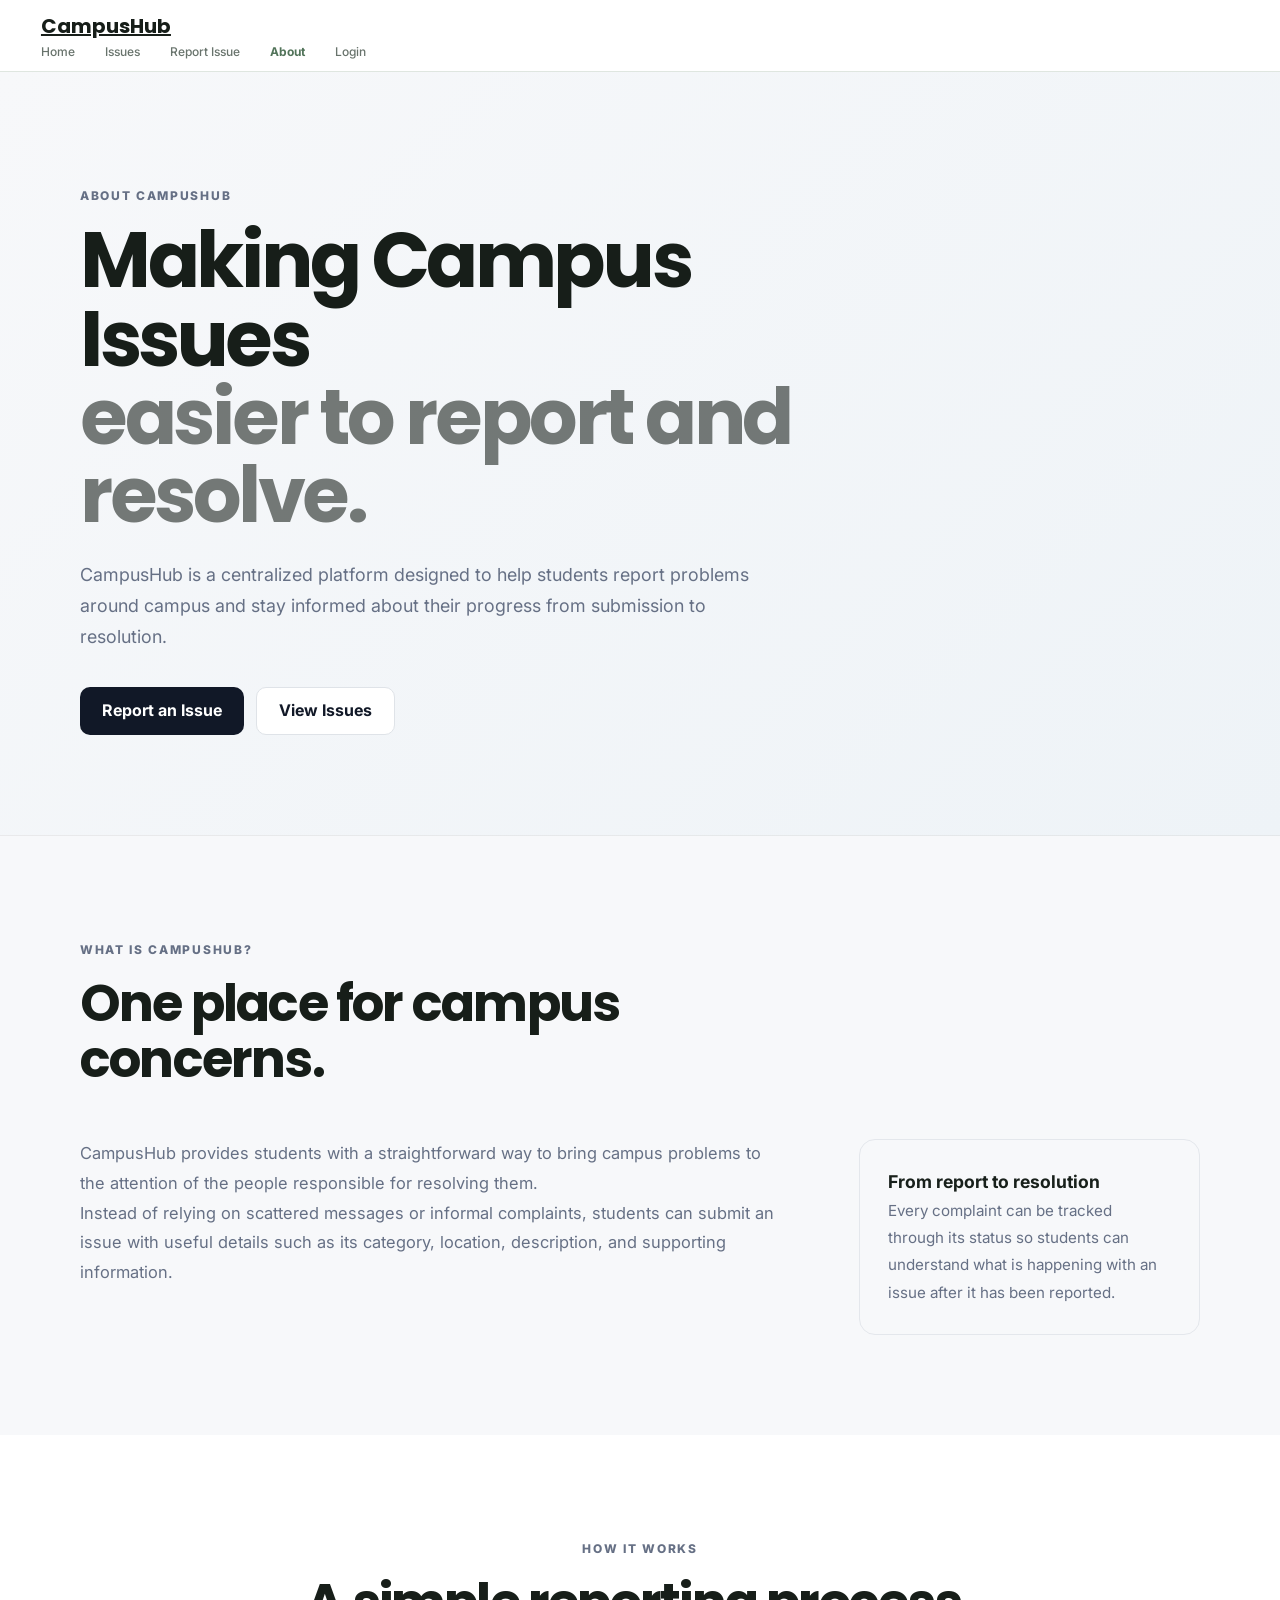
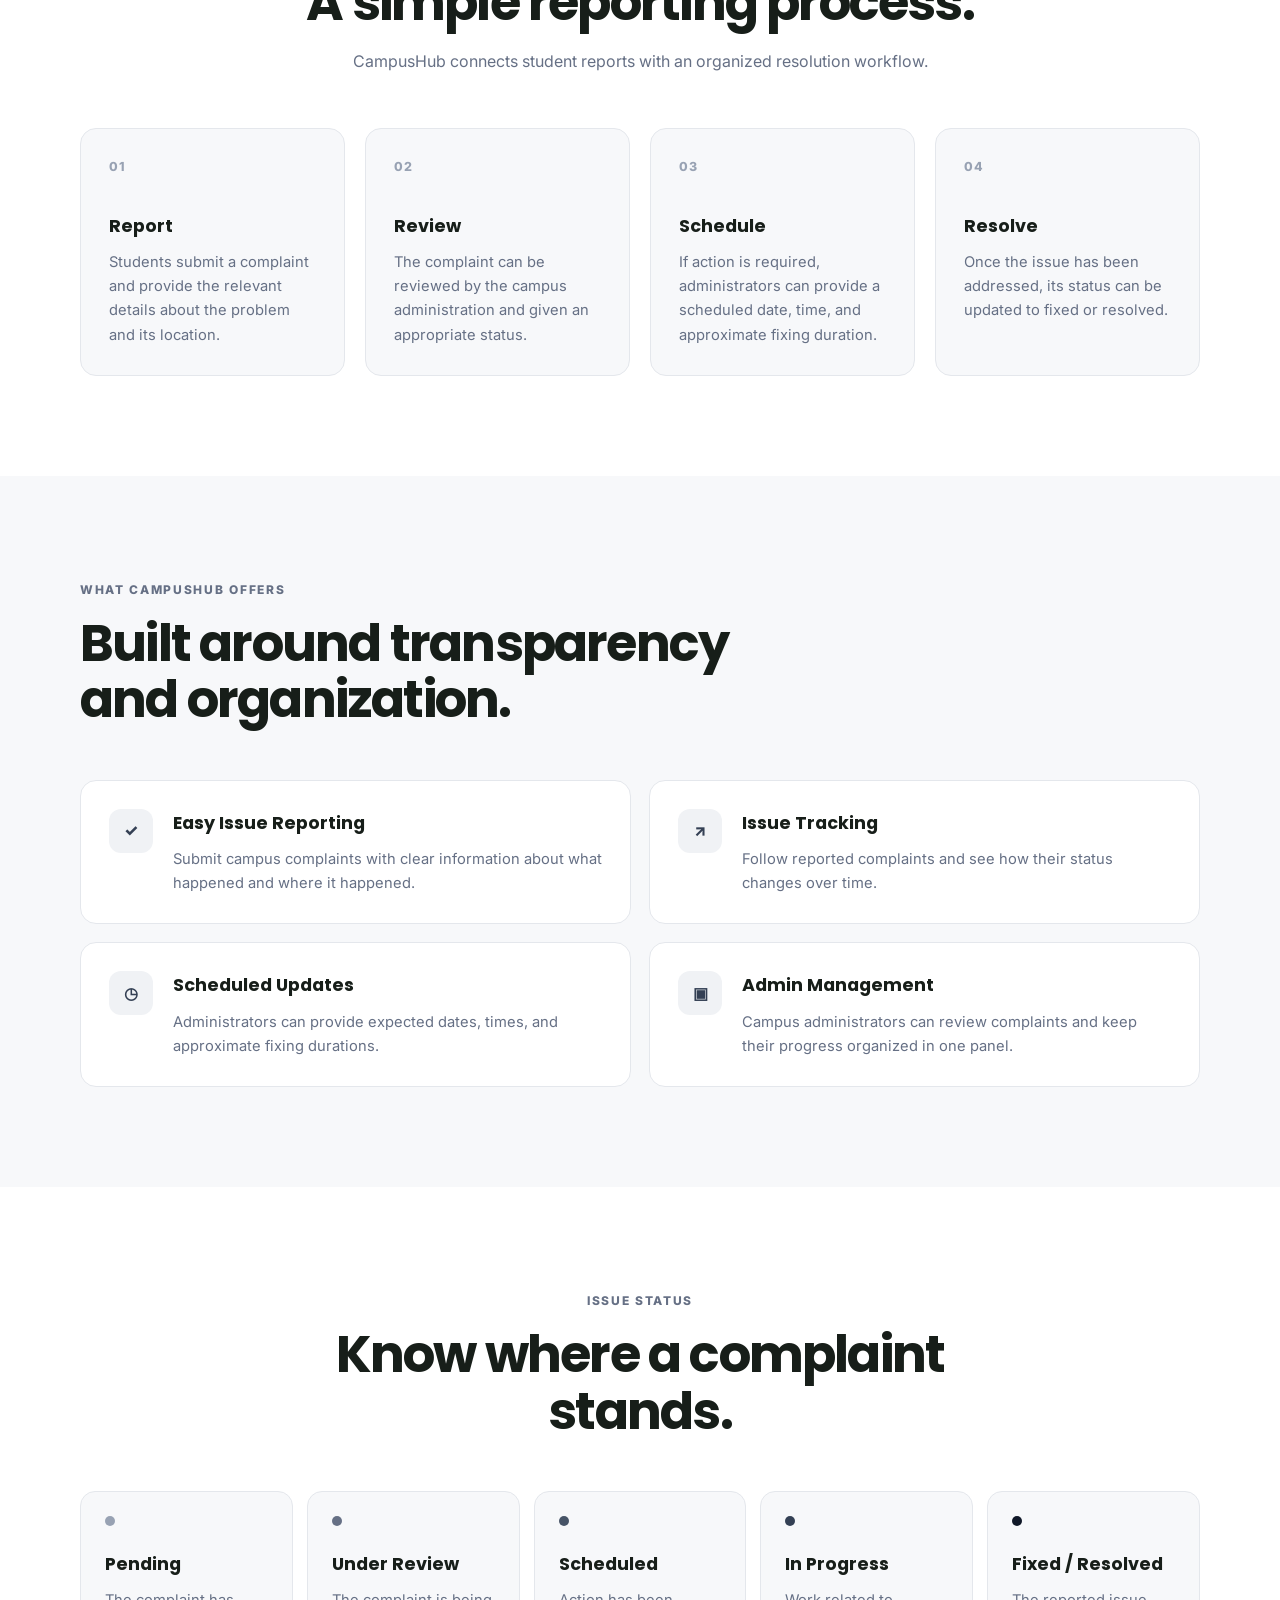
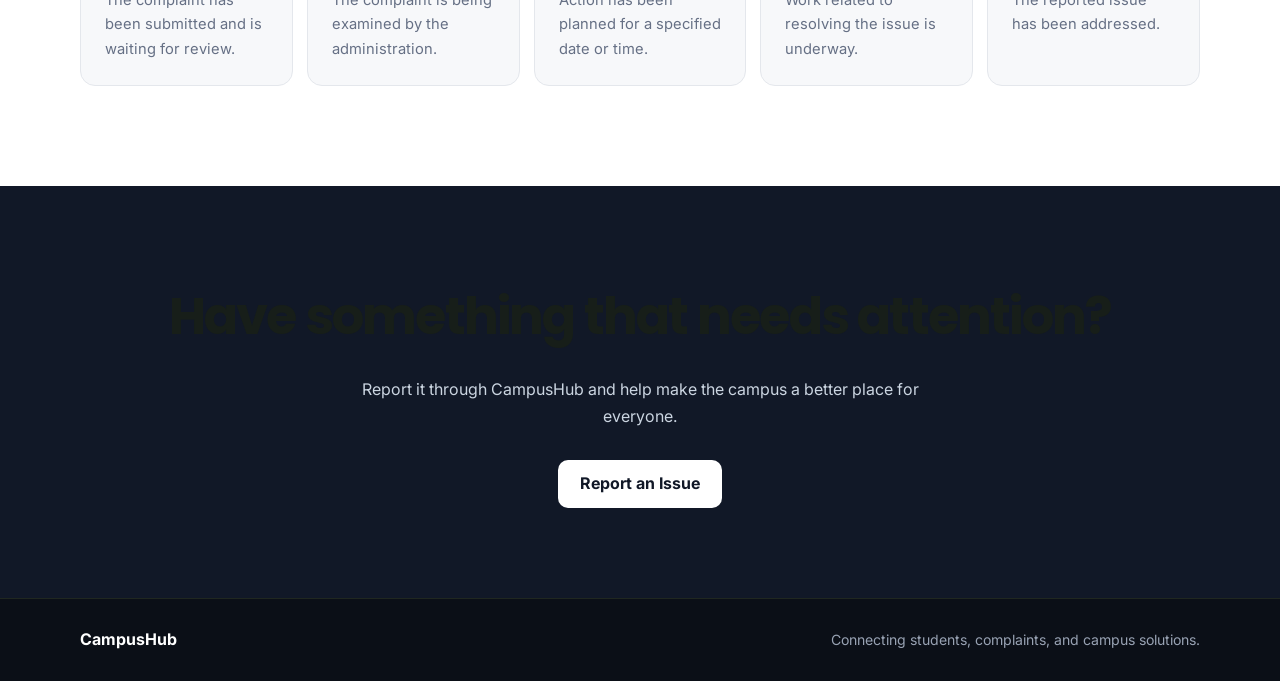
==== commit c20f6c90: "Add files via upload" ====
--- a/about.html
+++ b/about.html
@@ -11,14 +11,14 @@
     <!-- Navigation -->
     <nav class="navbar">
         <div class="nav-container">
-            <a href="index(1).html" class="logo">CampusHub</a>
+            <a href="./index.html" class="logo">CampusHub</a>
 
             <div class="nav-links">
-                <a href="index(1).html">Home</a>
-                <a href="issues(1).html">Issues</a>
-                <a href="report(1).html">Report Issue</a>
-                <a href="about.html" class="active">About</a>
-                <a href="login.html" class="nav-login">Login</a>
+                <a href="./index.html">Home</a>
+                <a href="./issues.html">Issues</a>
+                <a href="./report.html">Report Issue</a>
+                <a href="./about.html" class="active">About</a>
+                <a href="./login.html" class="nav-login">Login</a>
             </div>
         </div>
     </nav>
@@ -37,8 +37,8 @@
                 </p>
 
                 <div class="about-actions">
-                    <a href="report(1).html" class="about-primary-btn">Report an Issue</a>
-                    <a href="issues(1).html" class="about-secondary-btn">View Issues</a>
+                    <a href="./report.html" class="about-primary-btn">Report an Issue</a>
+                    <a href="./issues.html" class="about-secondary-btn">View Issues</a>
                 </div>
             </div>
         </section>
@@ -236,7 +236,7 @@
                     Report it through CampusHub and help make the campus a better
                     place for everyone.
                 </p>
-                <a href="report(1).html" class="about-primary-btn">Report an Issue</a>
+                <a href="./report.html" class="about-primary-btn">Report an Issue</a>
             </div>
         </section>
 
--- a/style.css
+++ b/style.css
@@ -2602,3 +2602,361 @@
     .admin-action-row { align-items:flex-start;flex-direction:column; }
 }
 
+
+
+/* =========================================================
+   ABOUT PAGE
+   ========================================================= */
+
+.about-page {
+    background: #f7f8fa;
+}
+
+.about-container {
+    width: min(1120px, calc(100% - 40px));
+    margin: 0 auto;
+}
+
+.about-hero {
+    padding: 110px 0 100px;
+    background: linear-gradient(135deg, #f7f8fa 0%, #eef3f7 100%);
+    border-bottom: 1px solid rgba(0, 0, 0, 0.06);
+}
+
+.about-badge,
+.about-section-heading > span {
+    display: inline-block;
+    font-size: 0.75rem;
+    font-weight: 800;
+    letter-spacing: 0.14em;
+    color: #667085;
+    margin-bottom: 16px;
+}
+
+.about-hero h1 {
+    max-width: 760px;
+    margin: 0 0 24px;
+    font-size: clamp(2.5rem, 6vw, 5rem);
+    line-height: 1.02;
+    letter-spacing: -0.045em;
+}
+
+.about-hero h1 span {
+    opacity: 0.58;
+}
+
+.about-hero > .about-container > p {
+    max-width: 680px;
+    margin: 0;
+    font-size: 1.12rem;
+    line-height: 1.75;
+    color: #667085;
+}
+
+.about-actions {
+    display: flex;
+    gap: 12px;
+    flex-wrap: wrap;
+    margin-top: 34px;
+}
+
+.about-primary-btn,
+.about-secondary-btn {
+    display: inline-flex;
+    align-items: center;
+    justify-content: center;
+    min-height: 48px;
+    padding: 0 22px;
+    border-radius: 10px;
+    text-decoration: none;
+    font-weight: 700;
+    transition: transform 0.2s ease, box-shadow 0.2s ease;
+}
+
+.about-primary-btn {
+    background: #111827;
+    color: #fff;
+}
+
+.about-secondary-btn {
+    background: #fff;
+    color: #111827;
+    border: 1px solid #dfe3e8;
+}
+
+.about-primary-btn:hover,
+.about-secondary-btn:hover {
+    transform: translateY(-2px);
+}
+
+.about-primary-btn:hover {
+    box-shadow: 0 10px 25px rgba(17, 24, 39, 0.14);
+}
+
+.about-section {
+    padding: 100px 0;
+}
+
+.about-section-alt {
+    background: #fff;
+}
+
+.about-section-heading {
+    max-width: 700px;
+    margin-bottom: 52px;
+}
+
+.about-section-heading.centered {
+    margin-left: auto;
+    margin-right: auto;
+    text-align: center;
+}
+
+.about-section-heading h2 {
+    margin: 0;
+    font-size: clamp(2rem, 4vw, 3.2rem);
+    line-height: 1.1;
+    letter-spacing: -0.035em;
+}
+
+.about-section-heading p {
+    margin: 18px auto 0;
+    max-width: 650px;
+    color: #667085;
+    line-height: 1.7;
+}
+
+.about-intro-grid {
+    display: grid;
+    grid-template-columns: 1.35fr 0.65fr;
+    gap: 70px;
+    align-items: start;
+}
+
+.about-intro-grid p {
+    color: #667085;
+    line-height: 1.8;
+    font-size: 1.03rem;
+}
+
+.about-highlight {
+    padding: 28px;
+    border-radius: 16px;
+    background: #f7f8fa;
+    border: 1px solid #e4e7ec;
+}
+
+.about-highlight strong {
+    font-size: 1.1rem;
+}
+
+.about-highlight p {
+    margin-bottom: 0;
+    font-size: 0.95rem;
+}
+
+.about-steps {
+    display: grid;
+    grid-template-columns: repeat(4, 1fr);
+    gap: 20px;
+}
+
+.about-step {
+    padding: 28px;
+    background: #f7f8fa;
+    border: 1px solid #e4e7ec;
+    border-radius: 16px;
+}
+
+.about-step-number {
+    margin-bottom: 35px;
+    font-size: 0.78rem;
+    font-weight: 800;
+    color: #98a2b3;
+    letter-spacing: 0.12em;
+}
+
+.about-step h3,
+.about-feature h3,
+.about-status-card h3 {
+    margin: 0 0 10px;
+    font-size: 1.1rem;
+}
+
+.about-step p,
+.about-feature p,
+.about-status-card p {
+    margin: 0;
+    color: #667085;
+    line-height: 1.65;
+    font-size: 0.92rem;
+}
+
+.about-features {
+    display: grid;
+    grid-template-columns: repeat(2, 1fr);
+    gap: 18px;
+}
+
+.about-feature {
+    display: flex;
+    gap: 20px;
+    padding: 28px;
+    border: 1px solid #e4e7ec;
+    border-radius: 16px;
+    background: #fff;
+}
+
+.about-feature-icon {
+    flex: 0 0 44px;
+    width: 44px;
+    height: 44px;
+    display: grid;
+    place-items: center;
+    border-radius: 12px;
+    background: #f0f2f5;
+    font-weight: 800;
+    color: #344054;
+}
+
+.about-status-grid {
+    display: grid;
+    grid-template-columns: repeat(5, 1fr);
+    gap: 14px;
+}
+
+.about-status-card {
+    padding: 24px;
+    background: #f7f8fa;
+    border: 1px solid #e4e7ec;
+    border-radius: 15px;
+}
+
+.status-dot {
+    display: block;
+    width: 10px;
+    height: 10px;
+    margin-bottom: 24px;
+    border-radius: 50%;
+    background: #98a2b3;
+}
+
+.status-dot.review {
+    background: #667085;
+}
+
+.status-dot.scheduled {
+    background: #475467;
+}
+
+.status-dot.progress {
+    background: #344054;
+}
+
+.status-dot.resolved {
+    background: #101828;
+}
+
+.about-cta {
+    padding: 90px 0;
+    text-align: center;
+    background: #111827;
+    color: #fff;
+}
+
+.about-cta h2 {
+    margin: 0;
+    font-size: clamp(2rem, 4vw, 3.2rem);
+    letter-spacing: -0.035em;
+}
+
+.about-cta p {
+    max-width: 580px;
+    margin: 18px auto 30px;
+    color: #cbd5e1;
+    line-height: 1.7;
+}
+
+.about-cta .about-primary-btn {
+    background: #fff;
+    color: #111827;
+}
+
+.about-footer {
+    padding: 28px 0;
+    background: #0b0f17;
+    color: #fff;
+}
+
+.about-footer .about-container {
+    display: flex;
+    justify-content: space-between;
+    gap: 20px;
+    align-items: center;
+}
+
+.about-footer span {
+    color: #98a2b3;
+    font-size: 0.88rem;
+}
+
+@media (max-width: 900px) {
+    .about-hero {
+        padding: 80px 0;
+    }
+
+    .about-section {
+        padding: 75px 0;
+    }
+
+    .about-intro-grid {
+        grid-template-columns: 1fr;
+        gap: 30px;
+    }
+
+    .about-steps {
+        grid-template-columns: repeat(2, 1fr);
+    }
+
+    .about-status-grid {
+        grid-template-columns: repeat(2, 1fr);
+    }
+}
+
+@media (max-width: 600px) {
+    .about-container {
+        width: min(100% - 28px, 1120px);
+    }
+
+    .about-hero {
+        padding: 65px 0;
+    }
+
+    .about-hero h1 {
+        font-size: 2.7rem;
+    }
+
+    .about-actions {
+        flex-direction: column;
+    }
+
+    .about-primary-btn,
+    .about-secondary-btn {
+        width: 100%;
+    }
+
+    .about-section {
+        padding: 60px 0;
+    }
+
+    .about-steps,
+    .about-features,
+    .about-status-grid {
+        grid-template-columns: 1fr;
+    }
+
+    .about-footer .about-container {
+        flex-direction: column;
+        align-items: flex-start;
+    }
+}
